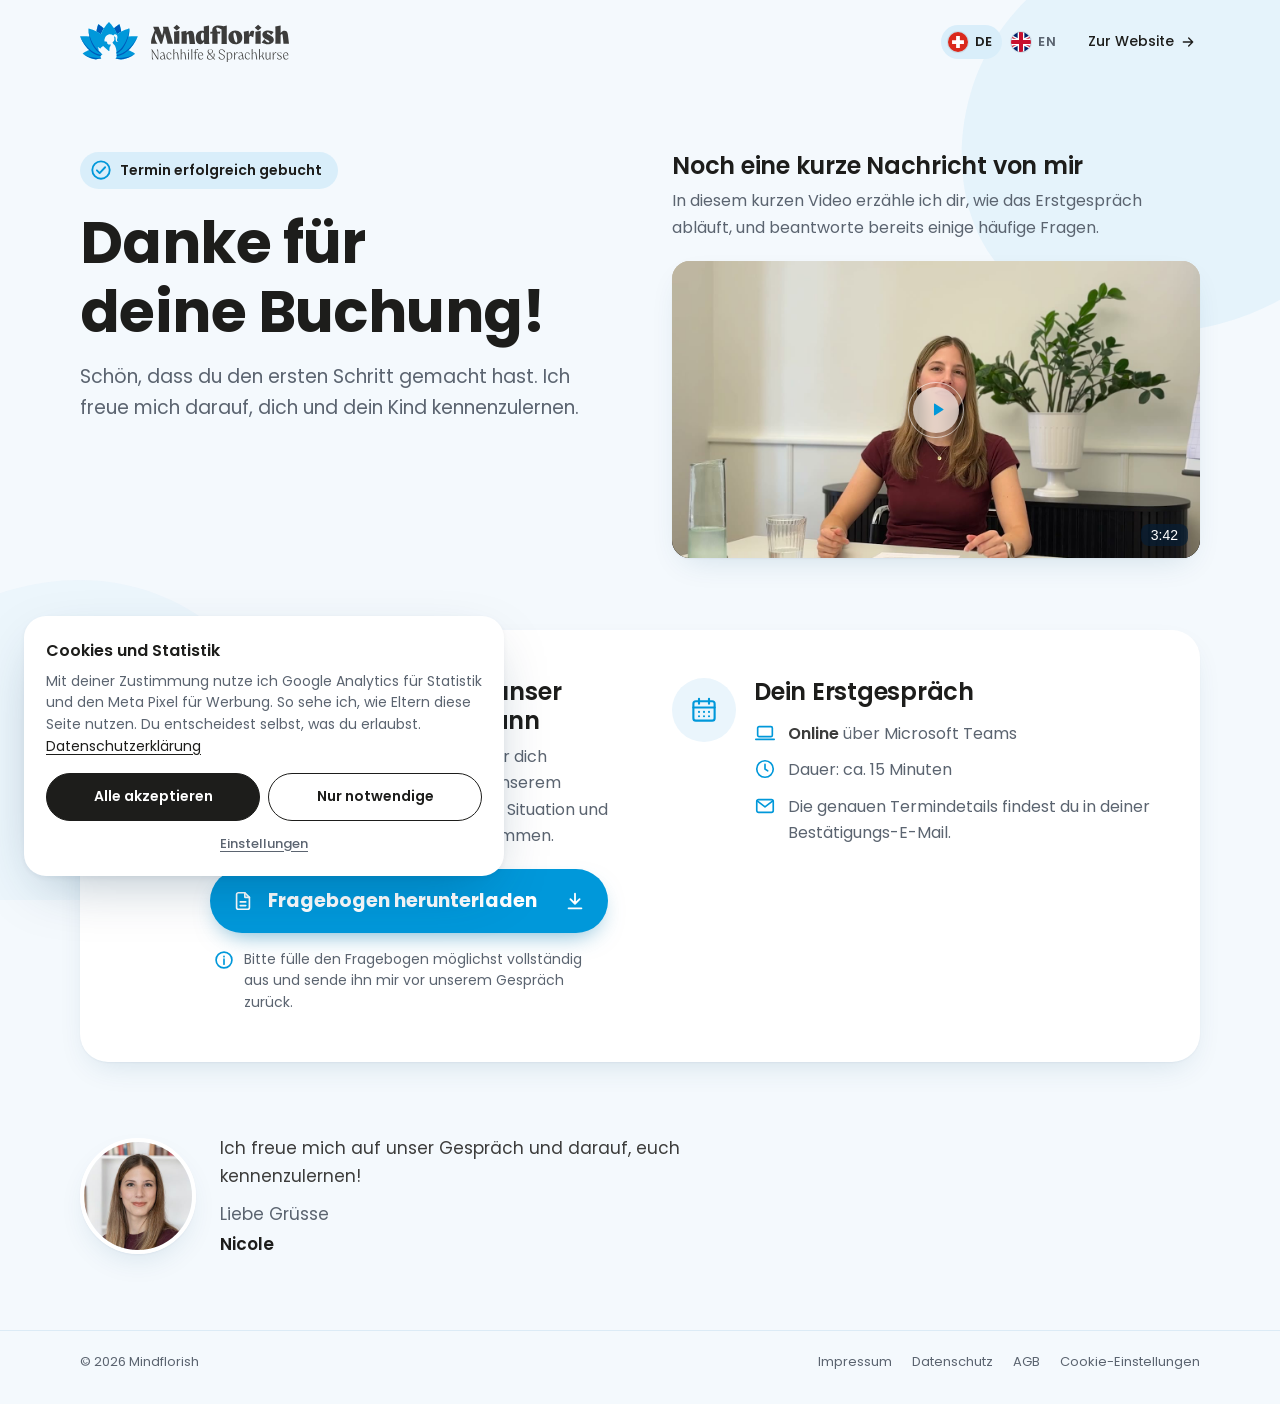
==== index.html @ 8f9b2827 "feat: Opt-in-Cookie-Banner, Google-Tag und Meta Pixel mit Buchungs-Conversion Tracking lädt erst nac" ====
<!doctype html>
<html lang="de-CH">
<head>
<meta charset="utf-8">
<meta name="viewport" content="width=device-width, initial-scale=1">
<meta name="robots" content="noindex, nofollow">
<title>Danke für deine Buchung | Mindflorish</title>
<meta name="description" content="Dein Erstgespräch bei Mindflorish ist gebucht.">
<meta property="og:type" content="website">
<meta property="og:site_name" content="Mindflorish">
<meta property="og:locale" content="de_CH">
<meta property="og:url" content="https://booking.mindflorish.ch/">
<meta property="og:title" content="Danke für deine Buchung | Mindflorish">
<meta property="og:description" content="Dein Erstgespräch bei Mindflorish ist gebucht. Hier findest du Nicoles Video und den Fragebogen zur Vorbereitung.">
<meta property="og:image" content="https://booking.mindflorish.ch/assets/og-image.jpg">
<meta property="og:image:width" content="1200">
<meta property="og:image:height" content="630">
<meta property="og:image:alt" content="Nicole von Mindflorish mit dem Text «Danke für deine Buchung!»">
<meta name="twitter:card" content="summary_large_image">
<link rel="canonical" href="https://booking.mindflorish.ch/">
<link rel="alternate" hreflang="de-CH" href="https://booking.mindflorish.ch/">
<link rel="alternate" hreflang="en" href="https://booking.mindflorish.ch/en/">
<link rel="icon" href="/assets/mindflorish-logo.svg">
<link rel="preconnect" href="https://fonts.googleapis.com">
<link rel="preconnect" href="https://fonts.gstatic.com" crossorigin>
<link href="https://fonts.googleapis.com/css2?family=Poppins:wght@400;500;600;700&display=swap" rel="stylesheet">
<link rel="stylesheet" href="/assets/site.css?v=3">
</head>
<body>

<div class="bg-shapes" aria-hidden="true">
  <svg class="blob-a" viewBox="0 0 400 400"><path fill="#d9eefa" d="M318 63c43 38 62 106 44 163-19 57-75 103-138 117-62 14-131-4-165-48-35-44-35-114-5-167 30-52 90-87 150-94 42-5 78 3 114 29Z"/></svg>
  <svg class="blob-b" viewBox="0 0 400 400"><path fill="#e3f1fb" d="M300 80c50 40 70 110 40 170s-110 100-180 90S40 280 40 210 80 70 150 50c55-16 110-5 150 30Z"/></svg>
</div>

<header class="site-header">
  <div class="wrap">
    <a class="logo" href="https://mindflorish.ch" aria-label="Mindflorish Startseite">
      <img src="/assets/mindflorish-logo.svg" alt="Mindflorish" width="209" height="40">
    </a>
    <div class="header-right">
      <nav class="lang" aria-label="Sprache">
        <a href="/" hreflang="de" lang="de" aria-current="page"><span class="flag" aria-hidden="true"><svg viewBox="0 0 32 32"><rect width="32" height="32" fill="#da291c"/><path fill="#fff" d="M13 6.5h6v6.5h6.5v6H19v6.5h-6V19H6.5v-6H13z"/></svg></span>DE</a>
        <a href="/en/" hreflang="en" lang="en"><span class="flag" aria-hidden="true"><svg viewBox="15 0 30 30"><path d="M0 0h60v30H0z" fill="#012169"/><path d="M0 0l60 30M60 0L0 30" stroke="#fff" stroke-width="6"/><path d="M0 0l30 15M60 0L30 15M30 15l30 15M30 15L0 30" stroke="#c8102e" stroke-width="2"/><path d="M30 0v30M0 15h60" stroke="#fff" stroke-width="10"/><path d="M30 0v30M0 15h60" stroke="#c8102e" stroke-width="6"/></svg></span>EN</a>
      </nav>
      <a class="back-link" href="https://mindflorish.ch">
        <span>Zur Website</span>
        <svg viewBox="0 0 24 24" fill="none" stroke="currentColor" stroke-width="2" stroke-linecap="round" stroke-linejoin="round" aria-hidden="true"><path d="M5 12h14M13 6l6 6-6 6"/></svg>
      </a>
    </div>
  </div>
</header>

<main>
  <div class="wrap grid">
  <section class="hero">
      <span class="badge reveal d1">
        <svg viewBox="0 0 24 24" fill="none" stroke="currentColor" stroke-width="2" stroke-linecap="round" stroke-linejoin="round" aria-hidden="true">
          <circle cx="12" cy="12" r="9.5"/><path class="check" d="M7.5 12.3l3 3 6-6.3"/>
        </svg>
        Termin erfolgreich gebucht
      </span>
      <h1 class="reveal d2">Danke für deine Buchung!</h1>
      <p class="lead reveal d3">Schön, dass du den ersten Schritt gemacht hast. Ich freue mich darauf, dich und dein Kind kennenzulernen.</p>
  </section>

    <section class="card video-card reveal d4" aria-labelledby="t-video">
      <h2 id="t-video">Noch eine kurze Nachricht von mir</h2>
      <p>In diesem kurzen Video erzähle ich dir, wie das Erstgespräch abläuft, und beantworte bereits einige häufige Fragen.</p>
      <div class="video" id="video">
        <video preload="none" playsinline controls poster="/assets/video-poster.jpg" aria-label="Video: Nachricht von Nicole zum Erstgespräch">
          <source src="/assets/dankesvideo-de.mp4" type="video/mp4">
        </video>
        <button class="poster" type="button" aria-label="Video abspielen, Dauer 3 Minuten 42 Sekunden">
          <img src="/assets/video-poster.jpg" alt="" width="1280" height="720">
          <span class="play" aria-hidden="true">
            <svg viewBox="0 0 24 24" fill="currentColor"><path d="M7 4.8v14.4a1 1 0 0 0 1.5.86l11.5-7.2a1 1 0 0 0 0-1.72L8.5 3.94A1 1 0 0 0 7 4.8Z"/></svg>
          </span>
          <span class="duration" aria-hidden="true">3:42</span>
        </button>
      </div>
    </section>

    <div class="panel reveal d5">
    <section class="card form-card" aria-labelledby="t-form">
      <div class="body">
        <div class="card-head">
          <span class="icon-circle" aria-hidden="true">
            <svg viewBox="0 0 24 24" fill="none" stroke="currentColor" stroke-width="1.7" stroke-linecap="round" stroke-linejoin="round"><path d="M14 3H7a2 2 0 0 0-2 2v14a2 2 0 0 0 2 2h10a2 2 0 0 0 2-2V8Z"/><path d="M14 3v5h5M9 13h6M9 17h6M9 9h2"/></svg>
          </span>
          <div>
            <h2 id="t-form">Damit ich mich gut auf unser Gespräch vorbereiten kann</h2>
            <p>Ich habe einen kurzen Fragebogen für dich vorbereitet. So kann ich bereits vor unserem Gespräch ein besseres Bild von eurer Situation und den Bedürfnissen deines Kindes bekommen.</p>
          </div>
        </div>
        <svg class="arrow" viewBox="0 0 60 110" fill="none" stroke="currentColor" stroke-width="2.4" stroke-linecap="round" stroke-linejoin="round" aria-hidden="true">
          <path d="M12 4C4 38 10 74 48 98"/><path d="M34 99l14-1-4-13"/>
        </svg>
        <a class="btn" href="/assets/Mindflorish_Fragebogen_Erstgespraech.pdf" download>
          <svg viewBox="0 0 24 24" fill="none" stroke="currentColor" stroke-width="1.8" stroke-linecap="round" stroke-linejoin="round" aria-hidden="true"><path d="M14 3H7a2 2 0 0 0-2 2v14a2 2 0 0 0 2 2h10a2 2 0 0 0 2-2V8Z"/><path d="M14 3v5h5M9 13h6M9 17h6"/></svg>
          <span>Fragebogen herunterladen</span>
          <svg class="dl" viewBox="0 0 24 24" fill="none" stroke="currentColor" stroke-width="2" stroke-linecap="round" stroke-linejoin="round" aria-hidden="true"><path d="M12 4v11M7 10l5 5 5-5M5 20h14"/></svg>
        </a>
        <p class="note">
          <svg viewBox="0 0 24 24" fill="none" stroke="currentColor" stroke-width="2" stroke-linecap="round" aria-hidden="true"><circle cx="12" cy="12" r="9.5"/><path d="M12 11v6M12 7.5v.5"/></svg>
          <span>Bitte fülle den Fragebogen möglichst vollständig aus und sende ihn mir vor unserem Gespräch zurück.</span>
        </p>
      </div>
    </section>

    <section class="card" aria-labelledby="t-meet">
      <div class="card-head">
        <span class="icon-circle" aria-hidden="true">
          <svg viewBox="0 0 24 24" fill="none" stroke="currentColor" stroke-width="1.7" stroke-linecap="round" stroke-linejoin="round"><rect x="3.5" y="5" width="17" height="15.5" rx="2"/><path d="M3.5 10h17M8 3v4M16 3v4M8 13.5h.01M12 13.5h.01M16 13.5h.01M8 17h.01M12 17h.01M16 17h.01"/></svg>
        </span>
        <div>
          <h2 id="t-meet">Dein Erstgespräch</h2>
          <ul class="facts">
            <li>
              <svg viewBox="0 0 24 24" fill="none" stroke="currentColor" stroke-width="1.8" stroke-linecap="round" stroke-linejoin="round" aria-hidden="true"><rect x="4" y="5" width="16" height="11" rx="1.5"/><path d="M2 19h20"/></svg>
              <span><strong>Online</strong> über Microsoft Teams</span>
            </li>
            <li>
              <svg viewBox="0 0 24 24" fill="none" stroke="currentColor" stroke-width="1.8" stroke-linecap="round" stroke-linejoin="round" aria-hidden="true"><circle cx="12" cy="12" r="9"/><path d="M12 7v5l3 2"/></svg>
              <span>Dauer: ca. 15 Minuten</span>
            </li>
            <li>
              <svg viewBox="0 0 24 24" fill="none" stroke="currentColor" stroke-width="1.8" stroke-linecap="round" stroke-linejoin="round" aria-hidden="true"><rect x="3" y="5" width="18" height="14" rx="2"/><path d="M3.5 6.5l8.5 6.5 8.5-6.5"/></svg>
              <span>Die genauen Termindetails findest du in deiner Bestätigungs-E-Mail.</span>
            </li>
          </ul>
        </div>
      </div>
    </section>
    </div>
  </div>

  <section class="signoff" aria-label="Gruss von Nicole">
    <div class="wrap">
      <div class="inner">
        <img class="portrait" src="/assets/nicole-portrait.jpg" alt="Nicole Eichenberger" width="320" height="320" loading="lazy">
        <div>
          <p>Ich freue mich auf unser Gespräch und darauf, euch kennenzulernen!</p>
          <p class="greet">Liebe Grüsse</p>
          <p class="signature">Nicole</p>
        </div>
      </div>
    </div>
  </section>
</main>

<footer class="site-footer">
  <div class="wrap">
    <span>© 2026 Mindflorish</span>
    <nav class="legal" aria-label="Rechtliches">
      <a href="https://mindflorish.ch/impressum/" target="_blank" rel="noopener">Impressum</a>
      <a href="https://mindflorish.ch/datenschutzerklaerung/" target="_blank" rel="noopener">Datenschutz</a>
      <a href="https://mindflorish.ch/agb/" target="_blank" rel="noopener">AGB</a>
      <button type="button" class="cc-reopen" data-cc-open>Cookie-Einstellungen</button>
    </nav>
  </div>
</footer>

<script src="/assets/site.js?v=3"></script>
</body>
</html>
---- assets/site.css ----
:root {
  --ink: #1d1d1b;
  --blue: #0098da;
  --blue-deep: #0084be;
  --blue-soft: #d9eefa;
  --blue-tint: #eaf5fc;
  --bg: #f4f9fd;
  --line: #dcebf6;
  --text: #3c3c3b;
  --muted: #5b6470;
  --shadow: 0 1px 2px rgba(0, 76, 110, .05), 0 12px 32px -12px rgba(0, 76, 110, .16);
  --ease: cubic-bezier(.22, 1, .36, 1);
}

*, *::before, *::after { box-sizing: border-box; }
html { -webkit-text-size-adjust: 100%; overflow-x: hidden; }
body {
  margin: 0;
  font-family: "Poppins", system-ui, sans-serif;
  font-size: 16px;
  line-height: 1.65;
  color: var(--text);
  background: var(--bg);
  overflow-x: hidden;
}
img, svg, video { display: block; max-width: 100%; }
a { color: inherit; }
h1, h2 { color: var(--ink); margin: 0; line-height: 1.2; letter-spacing: -.01em; text-wrap: balance; }
p { margin: 0; }

/* Hintergrundformen */
.bg-shapes { position: fixed; inset: 0; z-index: -1; pointer-events: none; overflow: hidden; }
.bg-shapes .blob-a { position: absolute; top: -120px; right: -160px; width: 520px; opacity: .55; }
.bg-shapes .blob-b { position: absolute; bottom: -180px; left: -200px; width: 560px; opacity: .45; }

.wrap { width: min(1120px, 100% - 32px); margin-inline: auto; }

/* Header */
.site-header { padding: 22px 0 clamp(40px, 7vw, 96px); }
.site-header .wrap { display: flex; align-items: center; justify-content: space-between; gap: 16px; }
.logo img { height: 40px; width: auto; }
.back-link {
  font-size: 14px; font-weight: 500; color: var(--ink); text-decoration: none;
  display: inline-flex; align-items: center; gap: 6px; padding: 8px 4px;
}
.back-link:hover { text-decoration: underline; text-underline-offset: 3px; }
.back-link svg { width: 16px; height: 16px; }

/* Hero */
.hero { position: relative; padding: 28px 0 8px; }
.badge {
  display: inline-flex; align-items: center; gap: 8px;
  padding: 7px 16px 7px 10px; border-radius: 999px;
  background: var(--blue-soft); color: var(--ink);
  font-size: 14px; font-weight: 600;
}
.badge svg { width: 22px; height: 22px; color: var(--blue); }
.badge .check { stroke-dasharray: 20; stroke-dashoffset: 20; animation: draw .7s .5s var(--ease) forwards; }
.hero h1 { margin-top: 18px; font-size: clamp(32px, 5.4vw, 58px); font-weight: 700; max-width: 16ch; }
.hero .lead { margin-top: 14px; font-size: clamp(16px, 1.6vw, 19px); max-width: 44ch; color: var(--muted); }

/* Karten-Raster */
.grid { display: grid; gap: 48px; }
/* Gemeinsame weisse Fläche für Fragebogen und Erstgespräch */
.panel {
  grid-column: 1 / -1; display: grid; gap: 40px;
  background: #fff; border-radius: 28px; padding: 28px 20px;
  box-shadow: var(--shadow);
}
.card h2 { font-size: clamp(20px, 2vw, 24px); font-weight: 600; }
.card p { margin-top: 8px; color: var(--muted); }

/* Video */
.video-card { display: flex; flex-direction: column; }
.video {
  position: relative; margin-top: 20px; border-radius: 18px; overflow: hidden;
  aspect-ratio: 16 / 9; background: #e8eef2; box-shadow: var(--shadow);
}
.video video, .video .poster { position: absolute; inset: 0; width: 100%; height: 100%; object-fit: cover; }
.video .poster {
  border: 0; padding: 0; cursor: pointer; background: none;
  transition: opacity .4s var(--ease);
}
.video .poster img { width: 100%; height: 100%; object-fit: cover; transition: transform .8s var(--ease); }
.video .poster:hover img { transform: scale(1.03); }
.video .play {
  position: absolute; left: 50%; top: 50%; translate: -50% -50%;
  width: 46px; height: 46px; border-radius: 50%;
  background: rgba(255, 255, 255, .62); backdrop-filter: blur(6px); -webkit-backdrop-filter: blur(6px);
  display: grid; place-items: center; color: var(--blue);
  box-shadow: 0 6px 18px rgba(0, 60, 90, .18);
  transition: transform .4s var(--ease);
}
.video .play::before {
  content: ""; position: absolute; inset: -5px; border-radius: 50%;
  border: 1.5px solid rgba(255, 255, 255, .6); animation: pulse 2.4s var(--ease) infinite;
}
.video .poster:hover .play { transform: scale(1.08); background: rgba(255, 255, 255, .85); }
.video .play svg { width: 17px; height: 17px; margin-left: 2px; }
.video .duration {
  position: absolute; right: 12px; bottom: 12px; padding: 3px 10px; border-radius: 8px;
  background: rgba(8, 30, 52, .72); color: #fff; font-size: 14px; font-weight: 500;
}
.video.is-playing .poster { opacity: 0; pointer-events: none; }

/* Icon-Kreis */
.icon-circle {
  flex: none; width: 64px; height: 64px; border-radius: 50%;
  background: var(--blue-tint); color: var(--blue); display: grid; place-items: center;
}
.icon-circle svg { width: 30px; height: 30px; }
.card-head { display: flex; gap: 18px; align-items: flex-start; }

/* Fragebogen */
.form-card .body { position: relative; }
.arrow { position: absolute; left: 14px; top: 78px; width: 58px; color: var(--blue); }
.btn {
  margin-top: 20px; display: flex; align-items: center; gap: 14px;
  padding: 16px 22px; border-radius: 999px; text-decoration: none;
  background: var(--blue); color: #fff; font-weight: 700; font-size: 19px;
  box-shadow: 0 10px 24px -10px rgba(0, 120, 175, .6);
  transition: background .3s var(--ease), transform .3s var(--ease), box-shadow .3s var(--ease);
}
.btn span { flex: 1; }
.btn svg { width: 22px; height: 22px; flex: none; }
.btn .dl { transition: transform .3s var(--ease); }
.btn:hover { background: var(--blue-deep); transform: translateY(-2px); box-shadow: 0 14px 28px -10px rgba(0, 120, 175, .7); }
.btn:hover .dl { transform: translateY(2px); }
.btn:focus-visible, .video .poster:focus-visible, .back-link:focus-visible {
  outline: 3px solid var(--ink); outline-offset: 3px;
}
.form-card .note {
  margin-top: 16px; display: flex; gap: 10px; align-items: flex-start;
  padding: 0 4px; font-size: 14px; line-height: 1.55; color: var(--muted);
}
.form-card .note svg { width: 20px; height: 20px; flex: none; margin-top: 1px; color: var(--blue); }

/* Erstgespräch */
.facts { list-style: none; margin: 14px 0 0; padding: 0; display: grid; gap: 10px; }
.facts li { display: flex; gap: 12px; align-items: flex-start; color: var(--muted); }
.facts svg { width: 22px; height: 22px; flex: none; color: var(--blue); margin-top: 1px; }
.facts strong { color: var(--text); font-weight: 600; }

/* Gruss */
.signoff { position: relative; padding: 72px 0 72px; overflow: hidden; }
.signoff .inner { display: flex; align-items: center; gap: 24px; }
.portrait {
  flex: none; width: 116px; height: 116px; border-radius: 50%; object-fit: cover;
  border: 4px solid #fff; box-shadow: var(--shadow);
}
.signoff p { font-size: 17px; color: var(--text); }
.signoff .greet { margin-top: 10px; color: var(--muted); }
.signoff .signature { font-weight: 600; color: var(--ink); margin-top: 2px; }

.site-footer { padding: 20px 0 32px; font-size: 13px; color: var(--muted); border-top: 1px solid var(--line); }
.site-footer .wrap { display: flex; flex-wrap: wrap; gap: 8px 20px; justify-content: space-between; }
.site-footer .legal { display: flex; flex-wrap: wrap; gap: 8px 20px; }
.site-footer a { text-decoration: none; }
.site-footer a:hover { text-decoration: underline; }

/* Einblenden */
.reveal { opacity: 0; transform: translateY(16px); animation: rise .9s var(--ease) forwards; }
.d1 { animation-delay: .05s; } .d2 { animation-delay: .15s; } .d3 { animation-delay: .25s; }
.d4 { animation-delay: .35s; } .d5 { animation-delay: .45s; } .d6 { animation-delay: .55s; }

@keyframes rise { to { opacity: 1; transform: none; } }
@keyframes draw { to { stroke-dashoffset: 0; } }
@keyframes pulse { 0% { transform: scale(.9); opacity: .9; } 100% { transform: scale(1.35); opacity: 0; } }

/* Mobile */
@media (max-width: 719px) {
  .site-header { padding-top: 16px; }
  .logo img { height: 34px; }
  .hero { padding: 16px 0 12px; }
  .video .play { width: 40px; height: 40px; }
  .icon-circle { width: 52px; height: 52px; }
  .icon-circle svg { width: 26px; height: 26px; }
  .card-head { flex-direction: column; gap: 14px; }
  .arrow { display: none; }
  .btn { padding: 16px 20px; gap: 12px; font-size: clamp(17px, 5.1vw, 19px); white-space: nowrap; }
  .btn svg:first-child { display: none; }
  .signoff { padding: 32px 0 56px; }
  .signoff .inner { gap: 18px; }
  .portrait { width: 92px; height: 92px; }
  .signoff p { font-size: 16px; }
}

/* Desktop: Video links, Fragebogen und Termin rechts */
@media (min-width: 960px) {
  .grid { grid-template-columns: 1fr 1fr; gap: 72px 64px; align-items: start; }
  .panel { grid-template-columns: 1fr 1fr; gap: 64px; padding: 48px; }
  .hero { align-self: start; padding: 0 24px 0 0; }
  .form-card .btn, .form-card .note { margin-left: 82px; }
  .form-card .arrow { display: block; }
  .signoff .inner { max-width: 640px; }
}
@media (min-width: 720px) and (max-width: 959px) {
  .grid { grid-template-columns: 1fr 1fr; }
  .hero, .video-card { grid-column: 1 / -1; }
  .panel { grid-template-columns: 1fr 1fr; gap: 40px; padding: 36px; }
  .arrow { display: none; }
}

@media (prefers-reduced-motion: reduce) {
  *, *::before, *::after { animation-duration: .01ms !important; animation-delay: 0s !important; transition: none !important; }
  .video .play::before { display: none; }
}

/* Sprachwahl */
.header-right { display: flex; align-items: center; gap: 18px; }
.lang { display: flex; gap: 2px; }
.lang a {
  display: inline-flex; align-items: center; gap: 7px; padding: 6px 10px 6px 7px;
  border-radius: 999px; font-size: 13px; font-weight: 600; letter-spacing: .02em;
  color: var(--muted); text-decoration: none; transition: background .3s var(--ease), color .3s var(--ease);
}
.lang a:hover { color: var(--ink); background: rgba(255, 255, 255, .7); }
.lang a[aria-current="page"] { color: var(--ink); background: var(--blue-soft); }
.lang a:focus-visible { outline: 3px solid var(--ink); outline-offset: 2px; }
.flag { width: 20px; height: 20px; border-radius: 50%; overflow: hidden; flex: none; box-shadow: 0 0 0 1px rgba(0, 0, 0, .08); }
.flag svg { width: 100%; height: 100%; }
@media (max-width: 719px) {
  .back-link { display: none; }
  .lang a { padding: 6px 9px 6px 6px; }
}

/* Cookie-Banner */
.cc {
  position: fixed; z-index: 50; left: 16px; right: 16px; bottom: 16px;
  max-width: 480px; padding: 22px 22px 18px; border-radius: 22px;
  background: #fff; color: var(--text); box-shadow: 0 20px 60px -20px rgba(0, 50, 80, .35), 0 2px 6px rgba(0, 50, 80, .06);
  opacity: 0; transform: translateY(16px); transition: opacity .5s var(--ease), transform .5s var(--ease);
}
.cc.is-open { opacity: 1; transform: none; }
.cc-title { font-weight: 600; font-size: 16px; color: var(--ink); }
.cc-body { margin-top: 6px; font-size: 14px; line-height: 1.55; color: var(--muted); }
.cc-body a { color: var(--ink); text-underline-offset: 3px; }
.cc-settings { margin-top: 14px; display: grid; gap: 10px; }
.cc-settings[hidden] { display: none; }
.cc-row { display: flex; align-items: center; justify-content: space-between; gap: 16px; padding-top: 10px; border-top: 1px solid var(--line); }
.cc-row-text { display: grid; }
.cc-row-title { font-size: 14px; font-weight: 600; color: var(--ink); }
.cc-row-desc { font-size: 13px; line-height: 1.45; color: var(--muted); }
.cc-always { flex: none; font-size: 12px; font-weight: 600; color: var(--blue-deep); }
.cc-switch { position: relative; flex: none; width: 44px; height: 26px; cursor: pointer; }
.cc-switch input { position: absolute; inset: 0; opacity: 0; margin: 0; cursor: pointer; }
.cc-switch span { position: absolute; inset: 0; border-radius: 999px; background: #c9d3db; transition: background .25s var(--ease); pointer-events: none; }
.cc-switch span::after {
  content: ""; position: absolute; top: 3px; left: 3px; width: 20px; height: 20px; border-radius: 50%;
  background: #fff; box-shadow: 0 1px 3px rgba(0, 0, 0, .2); transition: transform .25s var(--ease);
}
.cc-switch input:checked + span { background: var(--blue); }
.cc-switch input:checked + span::after { transform: translateX(18px); }
.cc-switch input:focus-visible + span { outline: 3px solid var(--ink); outline-offset: 2px; }
.cc-actions { margin-top: 16px; display: grid; grid-template-columns: 1fr 1fr; gap: 8px; }
.cc-btn {
  font: inherit; font-size: 14px; font-weight: 600; padding: 11px 14px; border-radius: 999px; cursor: pointer;
  transition: background .25s var(--ease), color .25s var(--ease), border-color .25s var(--ease);
}
.cc-primary { border: 1.5px solid var(--ink); background: var(--ink); color: #fff; }
.cc-primary:hover { background: #000; }
.cc-secondary { border: 1.5px solid var(--ink); background: #fff; color: var(--ink); }
.cc-secondary:hover { background: var(--bg); }
.cc-link {
  grid-column: 1 / -1; justify-self: center; font: inherit; font-size: 13px; font-weight: 500;
  color: var(--muted); background: none; border: 0; padding: 4px; cursor: pointer;
  text-decoration: underline; text-underline-offset: 3px;
}
.cc-link:hover { color: var(--ink); }
.cc-btn:focus-visible, .cc-link:focus-visible, .cc-body a:focus-visible { outline: 3px solid var(--blue); outline-offset: 2px; }
.cc-reopen { font: inherit; color: inherit; background: none; border: 0; padding: 0; cursor: pointer; }
.cc-reopen:hover { text-decoration: underline; }
@media (min-width: 720px) { .cc { left: 24px; right: auto; bottom: 24px; } }
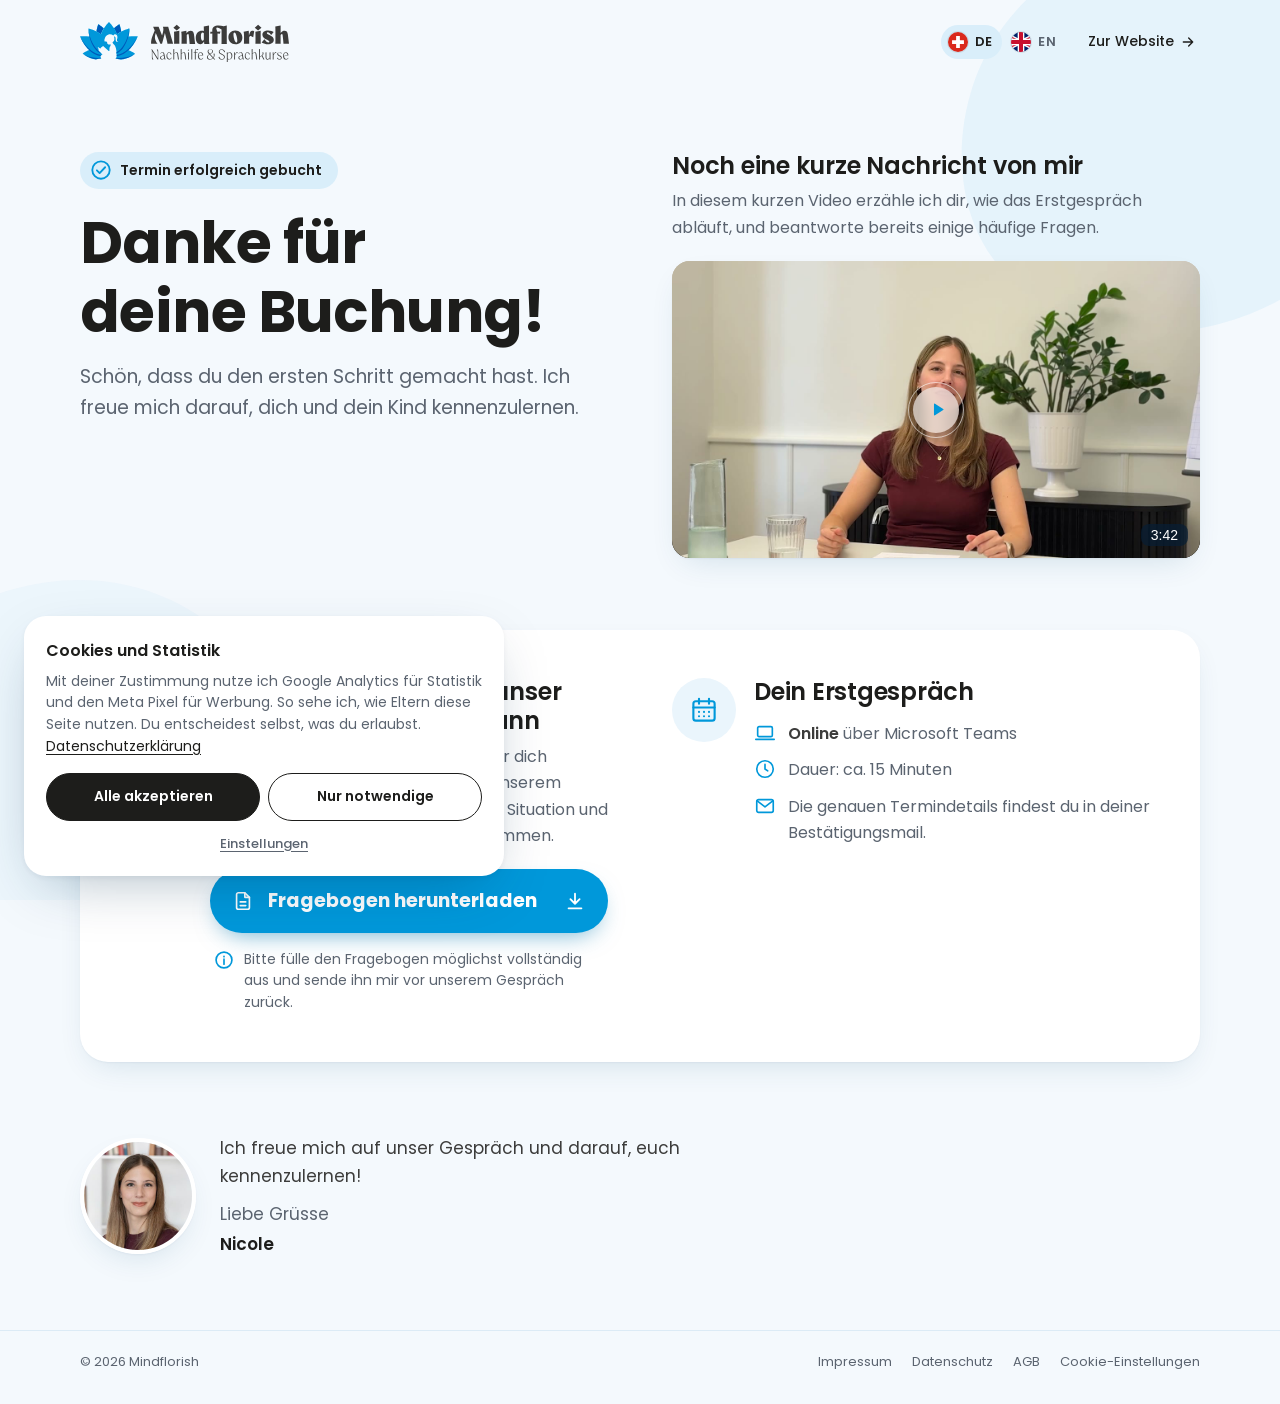
==== commit 0d9cde42: "style: «Bestätigungsmail», Button auf Mobile ohne Icons Co-Authored-By: Claude Opus 5.5 <noreply@ant" ====
--- a/index.html
+++ b/index.html
@@ -21,10 +21,9 @@
 <link rel="alternate" hreflang="de-CH" href="https://booking.mindflorish.ch/">
 <link rel="alternate" hreflang="en" href="https://booking.mindflorish.ch/en/">
 <link rel="icon" href="/assets/mindflorish-logo.svg">
-<link rel="preconnect" href="https://fonts.googleapis.com">
-<link rel="preconnect" href="https://fonts.gstatic.com" crossorigin>
-<link href="https://fonts.googleapis.com/css2?family=Poppins:wght@400;500;600;700&display=swap" rel="stylesheet">
-<link rel="stylesheet" href="/assets/site.css?v=3">
+<link rel="preload" href="/assets/fonts/poppins-400-latin.woff2" as="font" type="font/woff2" crossorigin>
+<link rel="preload" href="/assets/fonts/poppins-700-latin.woff2" as="font" type="font/woff2" crossorigin>
+<link rel="stylesheet" href="/assets/site.css?v=5">
 </head>
 <body>
 
@@ -69,7 +68,7 @@
       <p>In diesem kurzen Video erzähle ich dir, wie das Erstgespräch abläuft, und beantworte bereits einige häufige Fragen.</p>
       <div class="video" id="video">
         <video preload="none" playsinline controls poster="/assets/video-poster.jpg" aria-label="Video: Nachricht von Nicole zum Erstgespräch">
-          <source src="/assets/dankesvideo-de.mp4" type="video/mp4">
+          <source src="/assets/dankesvideo-de.mp4?v=2" type="video/mp4">
         </video>
         <button class="poster" type="button" aria-label="Video abspielen, Dauer 3 Minuten 42 Sekunden">
           <img src="/assets/video-poster.jpg" alt="" width="1280" height="720">
@@ -126,7 +125,7 @@
             </li>
             <li>
               <svg viewBox="0 0 24 24" fill="none" stroke="currentColor" stroke-width="1.8" stroke-linecap="round" stroke-linejoin="round" aria-hidden="true"><rect x="3" y="5" width="18" height="14" rx="2"/><path d="M3.5 6.5l8.5 6.5 8.5-6.5"/></svg>
-              <span>Die genauen Termindetails findest du in deiner Bestätigungs-E-Mail.</span>
+              <span>Die genauen Termindetails findest du in deiner Bestätigungsmail.</span>
             </li>
           </ul>
         </div>
@@ -161,6 +160,6 @@
   </div>
 </footer>
 
-<script src="/assets/site.js?v=3"></script>
+<script src="/assets/site.js?v=6"></script>
 </body>
 </html>
--- a/assets/site.css
+++ b/assets/site.css
@@ -1,3 +1,45 @@
+/* Poppins (SIL Open Font License), selbst gehostet statt Google Fonts */
+@font-face {
+  font-family: 'Poppins'; font-style: normal; font-weight: 400; font-display: swap;
+  src: url('/assets/fonts/poppins-400-latin-ext.woff2') format('woff2');
+  unicode-range: U+0100-02BA, U+02BD-02C5, U+02C7-02CC, U+02CE-02D7, U+02DD-02FF, U+0304, U+0308, U+0329, U+1D00-1DBF, U+1E00-1E9F, U+1EF2-1EFF, U+2020, U+20A0-20AB, U+20AD-20C0, U+2113, U+2C60-2C7F, U+A720-A7FF;
+}
+@font-face {
+  font-family: 'Poppins'; font-style: normal; font-weight: 400; font-display: swap;
+  src: url('/assets/fonts/poppins-400-latin.woff2') format('woff2');
+  unicode-range: U+0000-00FF, U+0131, U+0152-0153, U+02BB-02BC, U+02C6, U+02DA, U+02DC, U+0304, U+0308, U+0329, U+2000-206F, U+20AC, U+2122, U+2191, U+2193, U+2212, U+2215, U+FEFF, U+FFFD;
+}
+@font-face {
+  font-family: 'Poppins'; font-style: normal; font-weight: 500; font-display: swap;
+  src: url('/assets/fonts/poppins-500-latin-ext.woff2') format('woff2');
+  unicode-range: U+0100-02BA, U+02BD-02C5, U+02C7-02CC, U+02CE-02D7, U+02DD-02FF, U+0304, U+0308, U+0329, U+1D00-1DBF, U+1E00-1E9F, U+1EF2-1EFF, U+2020, U+20A0-20AB, U+20AD-20C0, U+2113, U+2C60-2C7F, U+A720-A7FF;
+}
+@font-face {
+  font-family: 'Poppins'; font-style: normal; font-weight: 500; font-display: swap;
+  src: url('/assets/fonts/poppins-500-latin.woff2') format('woff2');
+  unicode-range: U+0000-00FF, U+0131, U+0152-0153, U+02BB-02BC, U+02C6, U+02DA, U+02DC, U+0304, U+0308, U+0329, U+2000-206F, U+20AC, U+2122, U+2191, U+2193, U+2212, U+2215, U+FEFF, U+FFFD;
+}
+@font-face {
+  font-family: 'Poppins'; font-style: normal; font-weight: 600; font-display: swap;
+  src: url('/assets/fonts/poppins-600-latin-ext.woff2') format('woff2');
+  unicode-range: U+0100-02BA, U+02BD-02C5, U+02C7-02CC, U+02CE-02D7, U+02DD-02FF, U+0304, U+0308, U+0329, U+1D00-1DBF, U+1E00-1E9F, U+1EF2-1EFF, U+2020, U+20A0-20AB, U+20AD-20C0, U+2113, U+2C60-2C7F, U+A720-A7FF;
+}
+@font-face {
+  font-family: 'Poppins'; font-style: normal; font-weight: 600; font-display: swap;
+  src: url('/assets/fonts/poppins-600-latin.woff2') format('woff2');
+  unicode-range: U+0000-00FF, U+0131, U+0152-0153, U+02BB-02BC, U+02C6, U+02DA, U+02DC, U+0304, U+0308, U+0329, U+2000-206F, U+20AC, U+2122, U+2191, U+2193, U+2212, U+2215, U+FEFF, U+FFFD;
+}
+@font-face {
+  font-family: 'Poppins'; font-style: normal; font-weight: 700; font-display: swap;
+  src: url('/assets/fonts/poppins-700-latin-ext.woff2') format('woff2');
+  unicode-range: U+0100-02BA, U+02BD-02C5, U+02C7-02CC, U+02CE-02D7, U+02DD-02FF, U+0304, U+0308, U+0329, U+1D00-1DBF, U+1E00-1E9F, U+1EF2-1EFF, U+2020, U+20A0-20AB, U+20AD-20C0, U+2113, U+2C60-2C7F, U+A720-A7FF;
+}
+@font-face {
+  font-family: 'Poppins'; font-style: normal; font-weight: 700; font-display: swap;
+  src: url('/assets/fonts/poppins-700-latin.woff2') format('woff2');
+  unicode-range: U+0000-00FF, U+0131, U+0152-0153, U+02BB-02BC, U+02C6, U+02DA, U+02DC, U+0304, U+0308, U+0329, U+2000-206F, U+20AC, U+2122, U+2191, U+2193, U+2212, U+2215, U+FEFF, U+FFFD;
+}
+
 :root {
   --ink: #1d1d1b;
   --blue: #0098da;
@@ -178,7 +220,9 @@
   .card-head { flex-direction: column; gap: 14px; }
   .arrow { display: none; }
   .btn { padding: 16px 20px; gap: 12px; font-size: clamp(17px, 5.1vw, 19px); white-space: nowrap; }
-  .btn svg:first-child { display: none; }
+  /* Ohne Icons auf Mobile, damit der Text Luft hat */
+  .btn svg { display: none; }
+  .btn span { text-align: center; }
   .signoff { padding: 32px 0 56px; }
   .signoff .inner { gap: 18px; }
   .portrait { width: 92px; height: 92px; }
